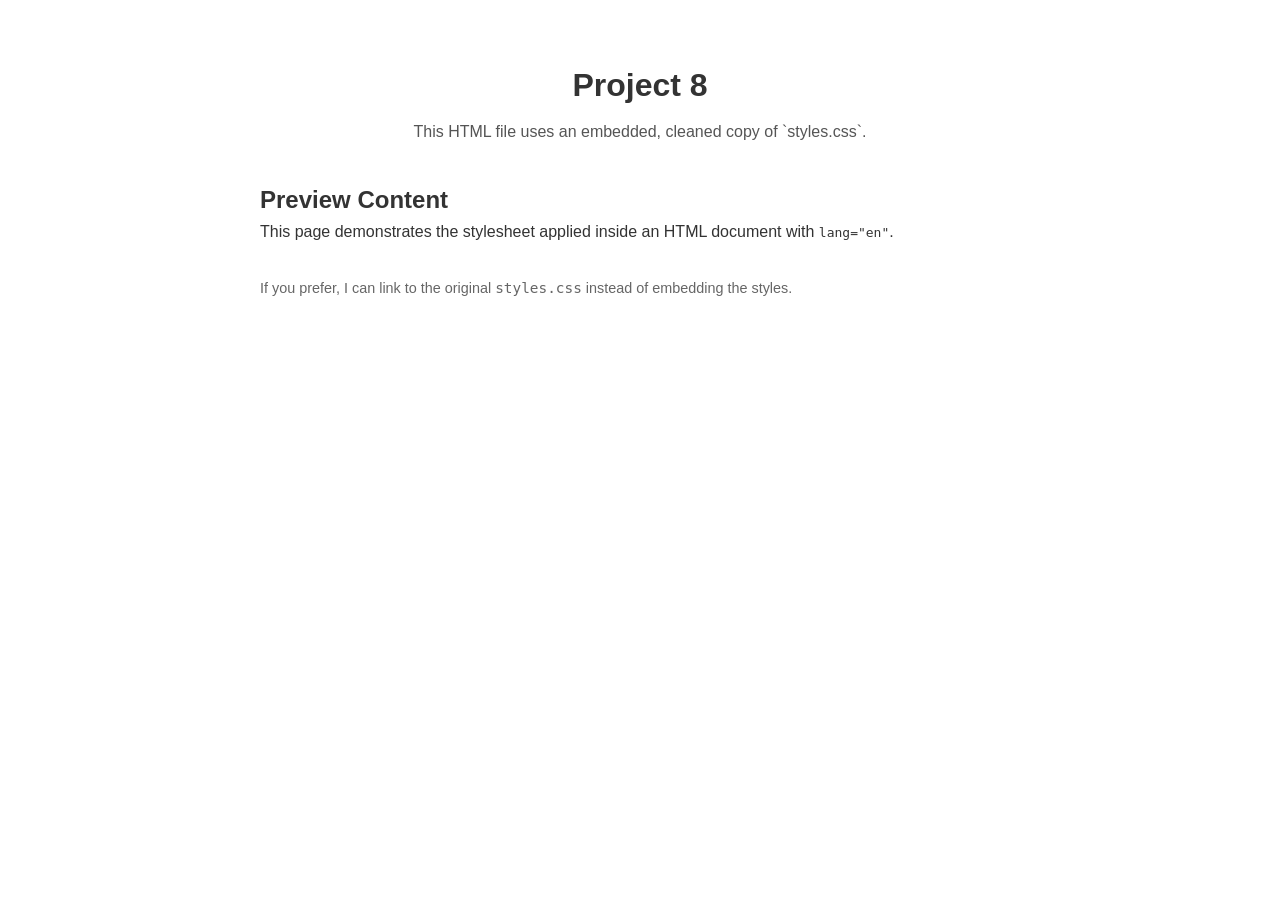
==== index.html @ 6b2582b9 "Add files via upload" ====
<!doctype html>
<html lang="en">
<head>
  <meta charset="utf-8">
  <meta name="viewport" content="width=device-width, initial-scale=1">
  <title>Project8 — Styles Preview</title>
  <style>
    /* Embedded (cleaned) styles from styles.css */
    * {
      margin: 0;
      padding: 0;
      box-sizing: border-box;
    }

    body {
      font-family: 'Segoe UI', Tahoma, Geneva, Verdana, sans-serif;
      line-height: 1.6;
      color: #333;
      max-width: 800px;
      margin: 0 auto;
      padding: 20px;
      position: relative;
    }

    /* Background Image with Transparency */
    body:before {
      content: "";
      position: fixed;
      top: 0;
      left: 0;
      width: 100%;
      height: 100%;
      background-image: url('background.jpg');
      background-size: cover;
      background-position: center;
      opacity: 0.1;
      z-index: -1;
    }

    header {
      padding: 40px 0 20px;
      text-align: center;
    }

    h1 { font-size: 2rem; margin-bottom: 0.5rem; }
    p.lead { color: #555; margin-bottom: 1rem; }
  </style>
</head>
<body>
  <header>
    <h1>Project 8</h1>
    <p class="lead">This HTML file uses an embedded, cleaned copy of `styles.css`.</p>
  </header>

  <main>
    <section>
      <h2>Preview Content</h2>
      <p>This page demonstrates the stylesheet applied inside an HTML document with <code>lang="en"</code>.</p>
    </section>
  </main>

  <footer style="margin-top:2rem;color:#666;font-size:0.9rem;">
    <p>If you prefer, I can link to the original <code>styles.css</code> instead of embedding the styles.</p>
  </footer>
</body>
</html>
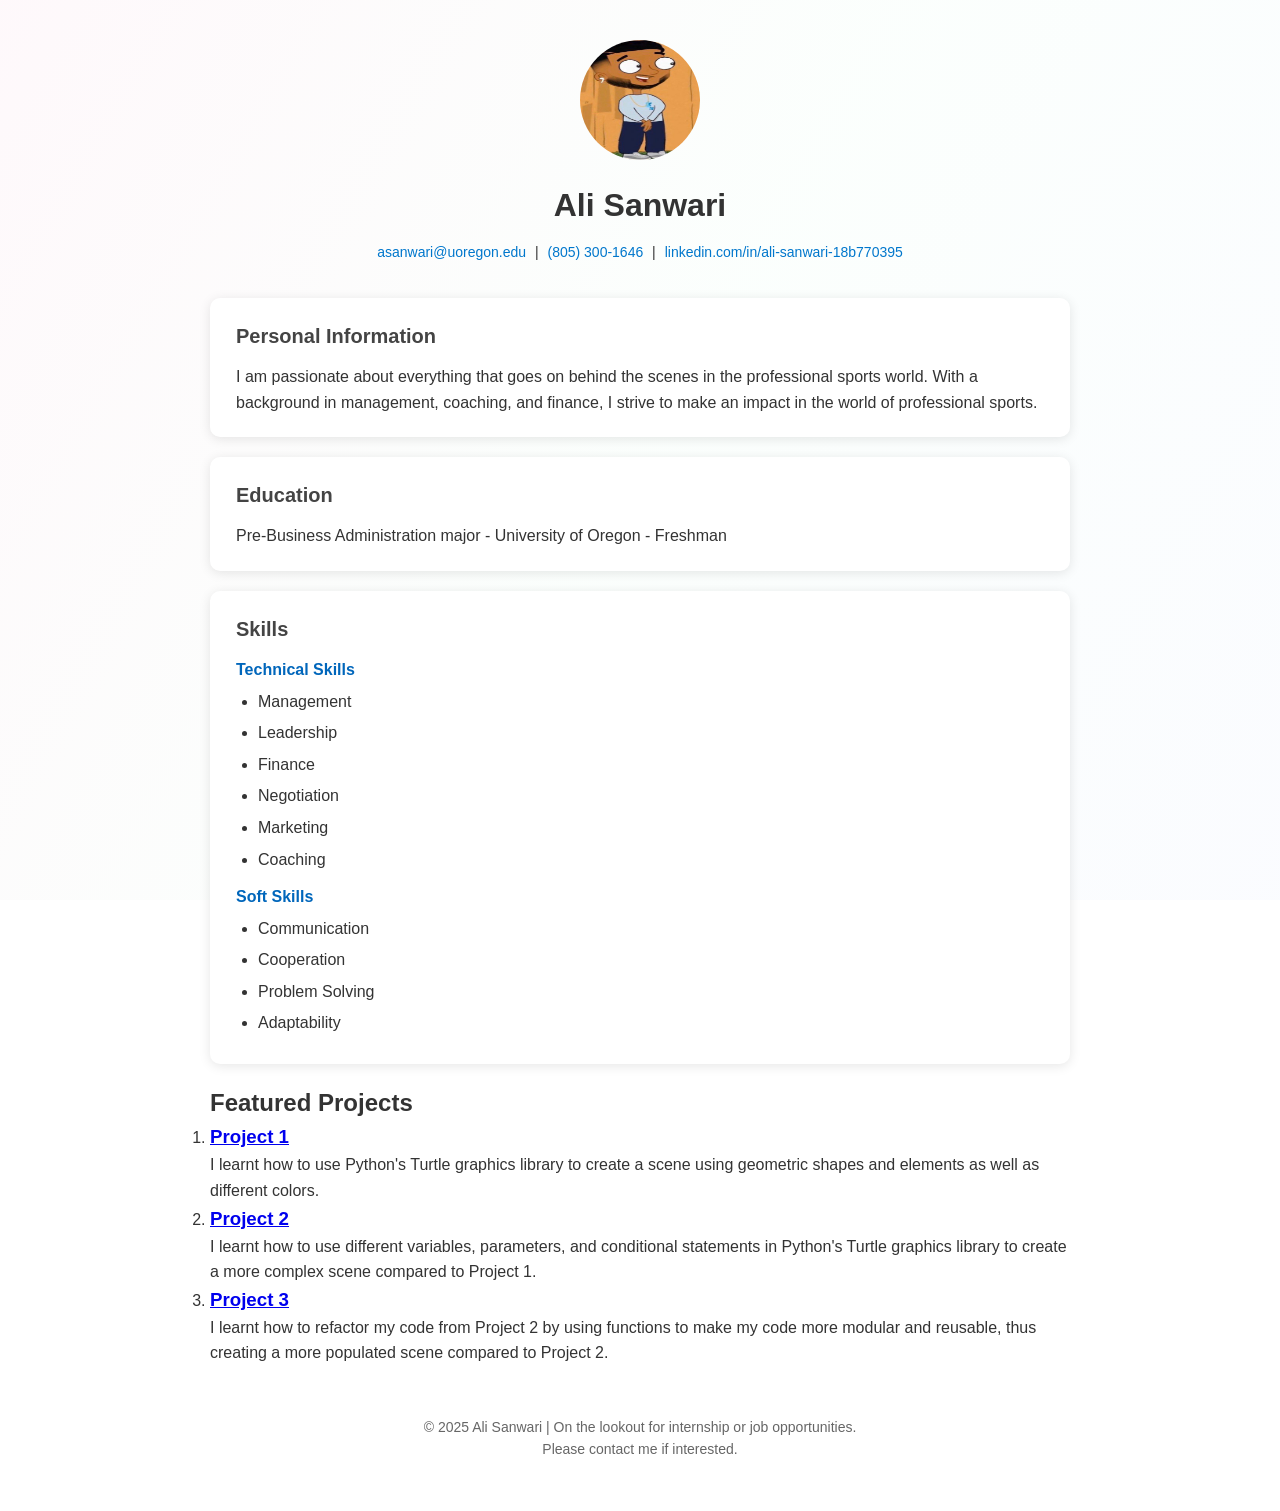
==== commit 0611c26c: "Add files via upload" ====
--- a/index.html
+++ b/index.html
@@ -1,66 +1,102 @@
-<!doctype html>
+<!DOCTYPE html>
 <html lang="en">
 <head>
-  <meta charset="utf-8">
-  <meta name="viewport" content="width=device-width, initial-scale=1">
-  <title>Project8 — Styles Preview</title>
-  <style>
-    /* Embedded (cleaned) styles from styles.css */
-    * {
-      margin: 0;
-      padding: 0;
-      box-sizing: border-box;
-    }
+    <meta charset="UTF-8" />
+    <meta name="viewport" content="width=device-width, initial-scale=1.0" />
+    <title>Ali Sanwari - About Me</title>
+    <link rel="stylesheet" href="styles.css" />
+</head>
 
-    body {
-      font-family: 'Segoe UI', Tahoma, Geneva, Verdana, sans-serif;
-      line-height: 1.6;
-      color: #333;
-      max-width: 800px;
-      margin: 0 auto;
-      padding: 20px;
-      position: relative;
-    }
+<body>
 
-    /* Background Image with Transparency */
-    body:before {
-      content: "";
-      position: fixed;
-      top: 0;
-      left: 0;
-      width: 100%;
-      height: 100%;
-      background-image: url('background.jpg');
-      background-size: cover;
-      background-position: center;
-      opacity: 0.1;
-      z-index: -1;
-    }
+    <!-- HEADER -->
+    <div class="header-container">
+        <img src="avatar.jpg" alt="Profile Photo" />
+        <h1>Ali Sanwari</h1>
 
-    header {
-      padding: 40px 0 20px;
-      text-align: center;
-    }
+        <div class="header-links">
+            <a href="mailto:asanwari@uoregon.edu">asanwari@uoregon.edu</a> |
+            <a href="tel:8053001646">(805) 300-1646</a> |
+            <a href="https://www.linkedin.com/in/ali-sanwari-18b770395/">linkedin.com/in/ali-sanwari-18b770395</a>
+        </div>
+    </div>
 
-    h1 { font-size: 2rem; margin-bottom: 0.5rem; }
-    p.lead { color: #555; margin-bottom: 1rem; }
-  </style>
-</head>
-<body>
-  <header>
-    <h1>Project 8</h1>
-    <p class="lead">This HTML file uses an embedded, cleaned copy of `styles.css`.</p>
-  </header>
+    <!-- PERSONAL INFORMATION -->
+    <div class="card">
+        <h2>Personal Information</h2>
+        <p>
+            I am passionate about everything that goes on behind the scenes in the
+            professional sports world. With a background in management, coaching,
+            and finance, I strive to make an impact in the world of professional sports.
+        </p>
+    </div>
 
-  <main>
+    <!-- EDUCATION -->
+    <div class="card">
+        <h2>Education</h2>
+        <p>
+            Pre-Business Administration major -
+            University of Oregon -
+            Freshman
+        </p>
+    </div>
+
+    <!-- SKILLS -->
+    <div class="card">
+        <h2>Skills</h2>
+
+        <div class="skill-category">Technical Skills</div>
+        <ul>
+            <li>Management</li>
+            <li>Leadership</li>
+            <li>Finance</li>
+            <li>Negotiation</li>
+            <li>Marketing</li>
+            <li>Coaching</li>
+        </ul>
+
+        <div class="skill-category">Soft Skills</div>
+        <ul>
+            <li>Communication</li>
+            <li>Cooperation</li>
+            <li>Problem Solving</li>
+            <li>Adaptability</li>
+        </ul>
+    </div>
+
+    <!--Projects Section-->
     <section>
-      <h2>Preview Content</h2>
-      <p>This page demonstrates the stylesheet applied inside an HTML document with <code>lang="en"</code>.</p>
+        <h2>Featured Projects</h2>
+        <ol>
+            <li>
+                <h3><a href="project1.html" target="_blank">Project 1</a></h3>
+                <p>
+                    I learnt how to use Python's Turtle graphics library to create a scene using geometric shapes
+                    and elements as well as different colors.
+                </p>
+        </li>
+        <li>
+            <h3><a href="project2.html" target="_blank">Project 2</a></h3>
+            <p>
+                I learnt how to use different variables, parameters, and conditional statements in Python's Turtle graphics
+                library to create a more complex scene compared to Project 1.
+            </p>
+        </li>
+        <li>
+            <h3><a href="project3.html" target="_blank">Project 3</a></h3>
+            <p>
+                I learnt how to refactor my code from Project 2 by using functions to make my code more modular and reusable,
+                thus creating a more populated scene compared to Project 2.
+            </p>
+        </li>
+        </ol>
     </section>
-  </main>
 
-  <footer style="margin-top:2rem;color:#666;font-size:0.9rem;">
-    <p>If you prefer, I can link to the original <code>styles.css</code> instead of embedding the styles.</p>
-  </footer>
+    <!-- FOOTER -->
+    <footer>
+        © 2025 Ali Sanwari | On the lookout for internship or job opportunities. <br>
+        Please contact me if interested.
+    </footer>
+
 </body>
 </html>
--- a/styles.css
+++ b/styles.css
@@ -0,0 +1,115 @@
+/* RESET */
+* {
+    margin: 0;
+    padding: 0;
+    box-sizing: border-box;
+}
+
+/* BODY */
+body {
+    font-family: "Segoe UI", Tahoma, Geneva, Verdana, sans-serif;
+    color: #333;
+    line-height: 1.6;
+
+    max-width: 900px;
+    margin: 0 auto;
+    padding: 40px 20px;
+
+    position: relative;
+}
+
+/* BACKGROUND */
+body::before {
+    content: "";
+    position: fixed;
+    top: 0;
+    left: 0;
+
+    width: 100%;
+    height: 100%;
+
+    background: linear-gradient(
+        120deg,
+        #fde6f0 0%,
+        #f1fff7 50%,
+        #eef3ff 100%
+    ),
+    url("background.jpg");
+
+    background-size: cover;
+    background-position: center;
+
+    opacity: 0.25;
+    z-index: -1;
+}
+
+/* HEADER */
+.header-container {
+    text-align: center;
+    margin-bottom: 35px;
+}
+
+.header-container img {
+    width: 120px;
+    height: 120px;
+    border-radius: 50%;
+    margin-bottom: 12px;
+}
+
+.header-container h1 {
+    font-size: 32px;
+    margin-bottom: 10px;
+}
+
+.header-links {
+    font-size: 14px;
+}
+
+.header-links a {
+    color: #0077cc;
+    text-decoration: none;
+    margin: 0 5px;
+}
+
+.header-links a:hover {
+    text-decoration: underline;
+}
+
+/* CARDS */
+.card {
+    background: #ffffff;
+    padding: 22px 26px;
+    border-radius: 10px;
+    margin: 20px 0;
+    box-shadow: 0 2px 12px rgba(0, 0, 0, 0.10);
+}
+
+.card h2 {
+    font-size: 20px;
+    margin-bottom: 12px;
+    color: #444;
+}
+
+/* SKILLS */
+.skill-category {
+    font-weight: bold;
+    margin: 12px 0 6px;
+    color: #0066bb;
+}
+
+.card ul {
+    margin-left: 22px;
+}
+
+.card li {
+    margin-bottom: 6px;
+}
+
+/* FOOTER */
+footer {
+    text-align: center;
+    margin-top: 40px;
+    padding: 10px;
+    font-size: 14px;
+    color: #666;
+}
